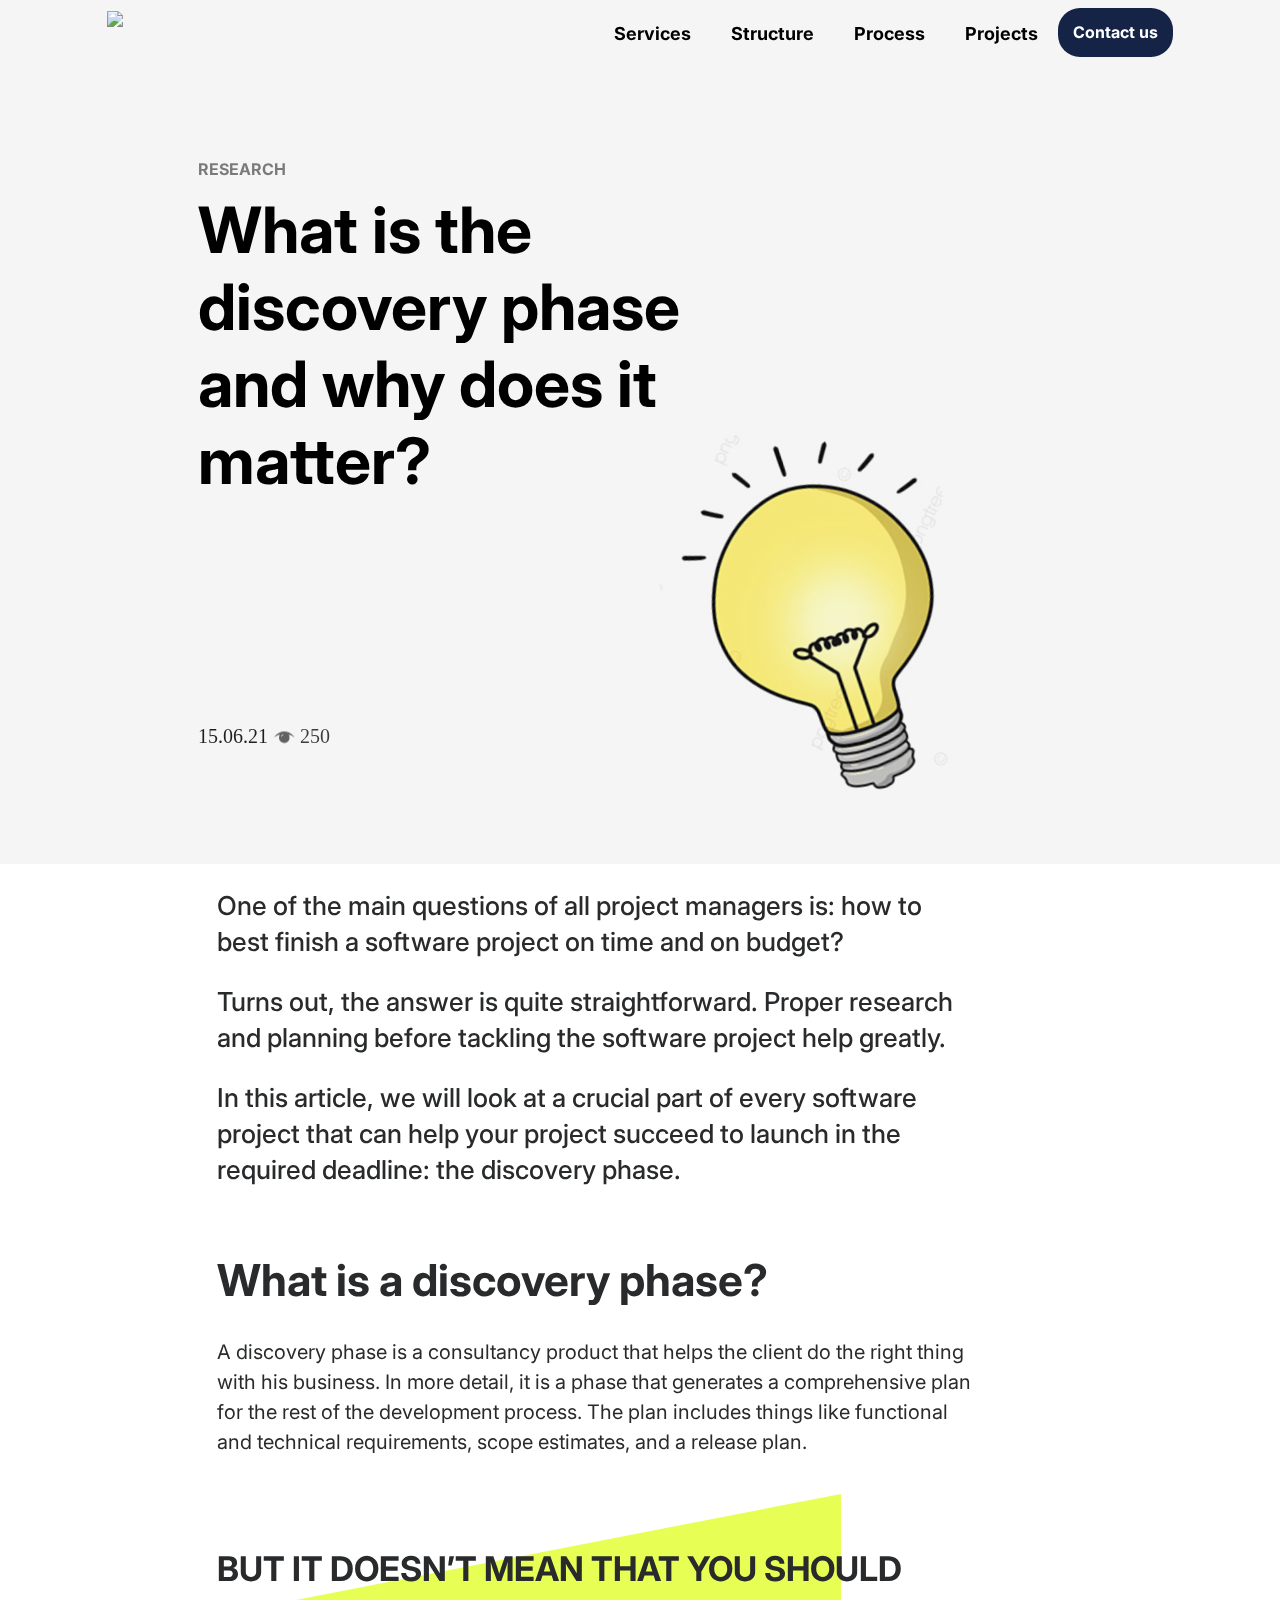
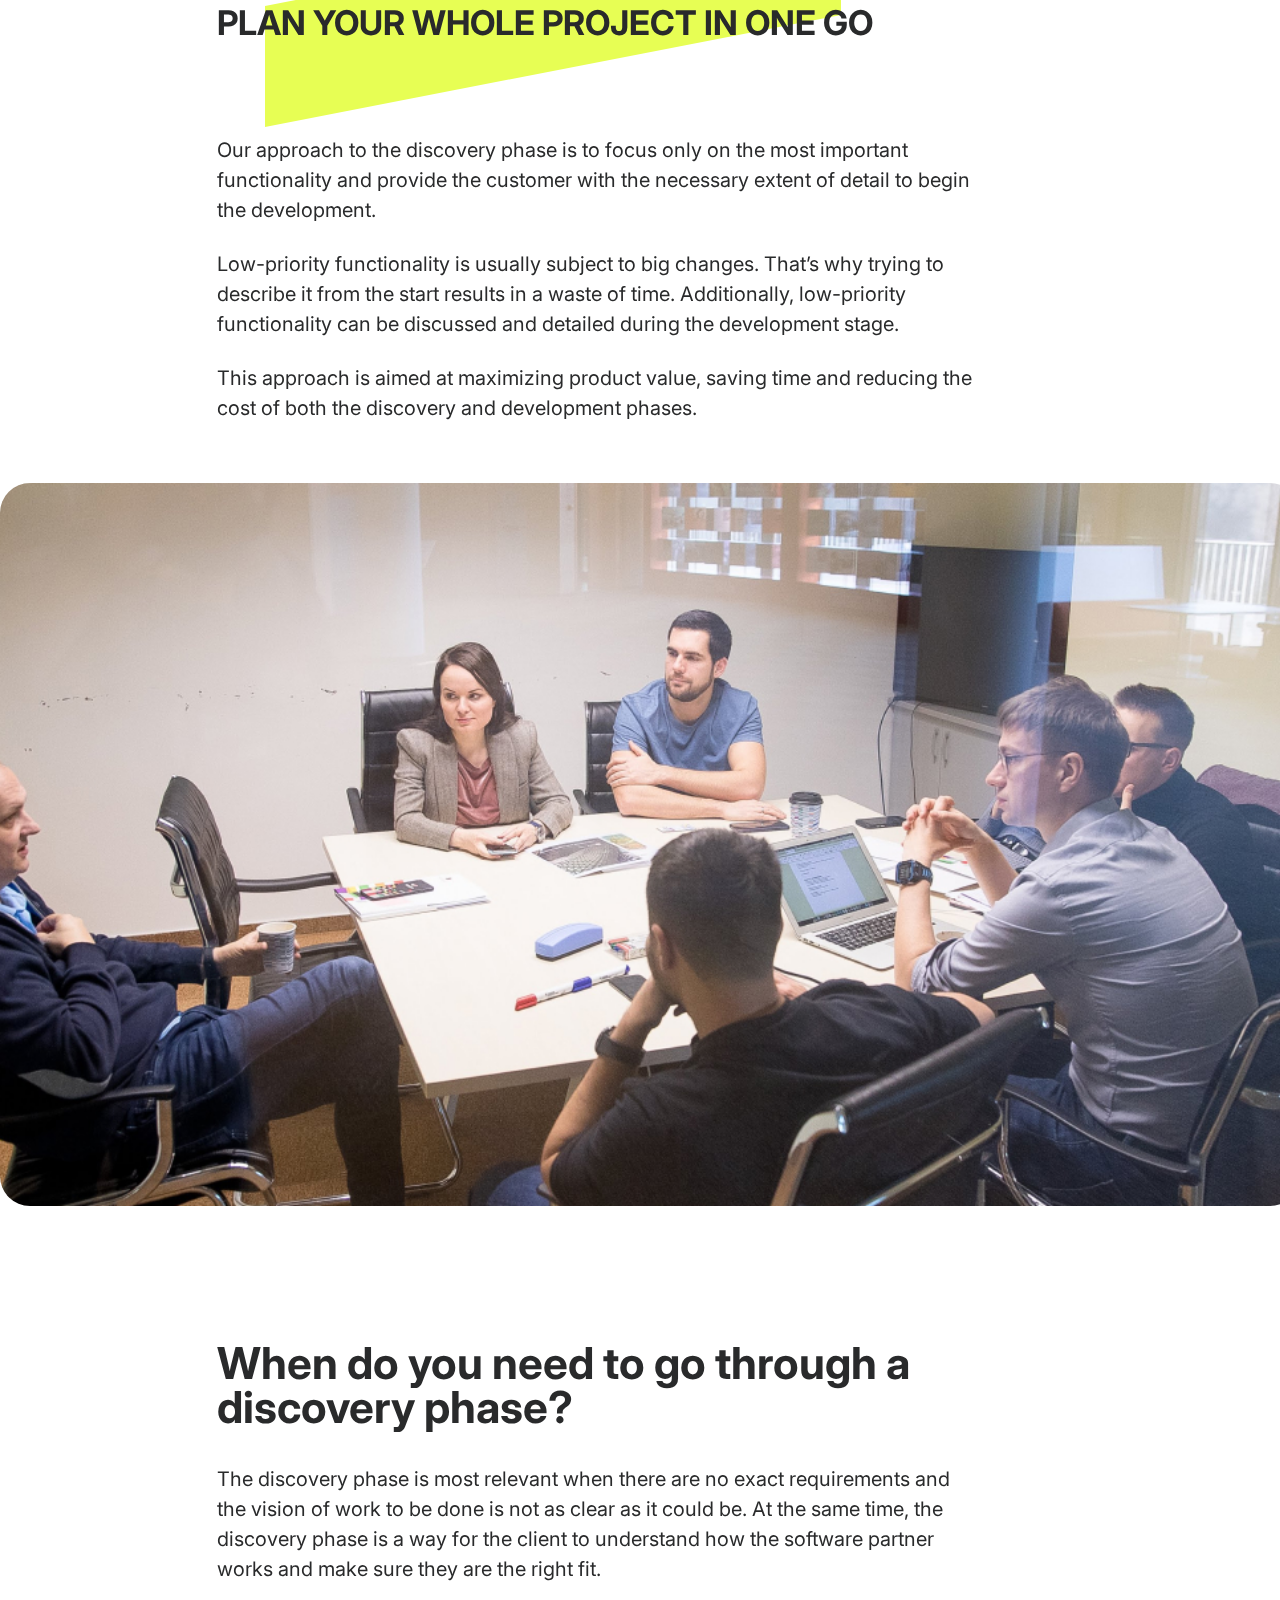
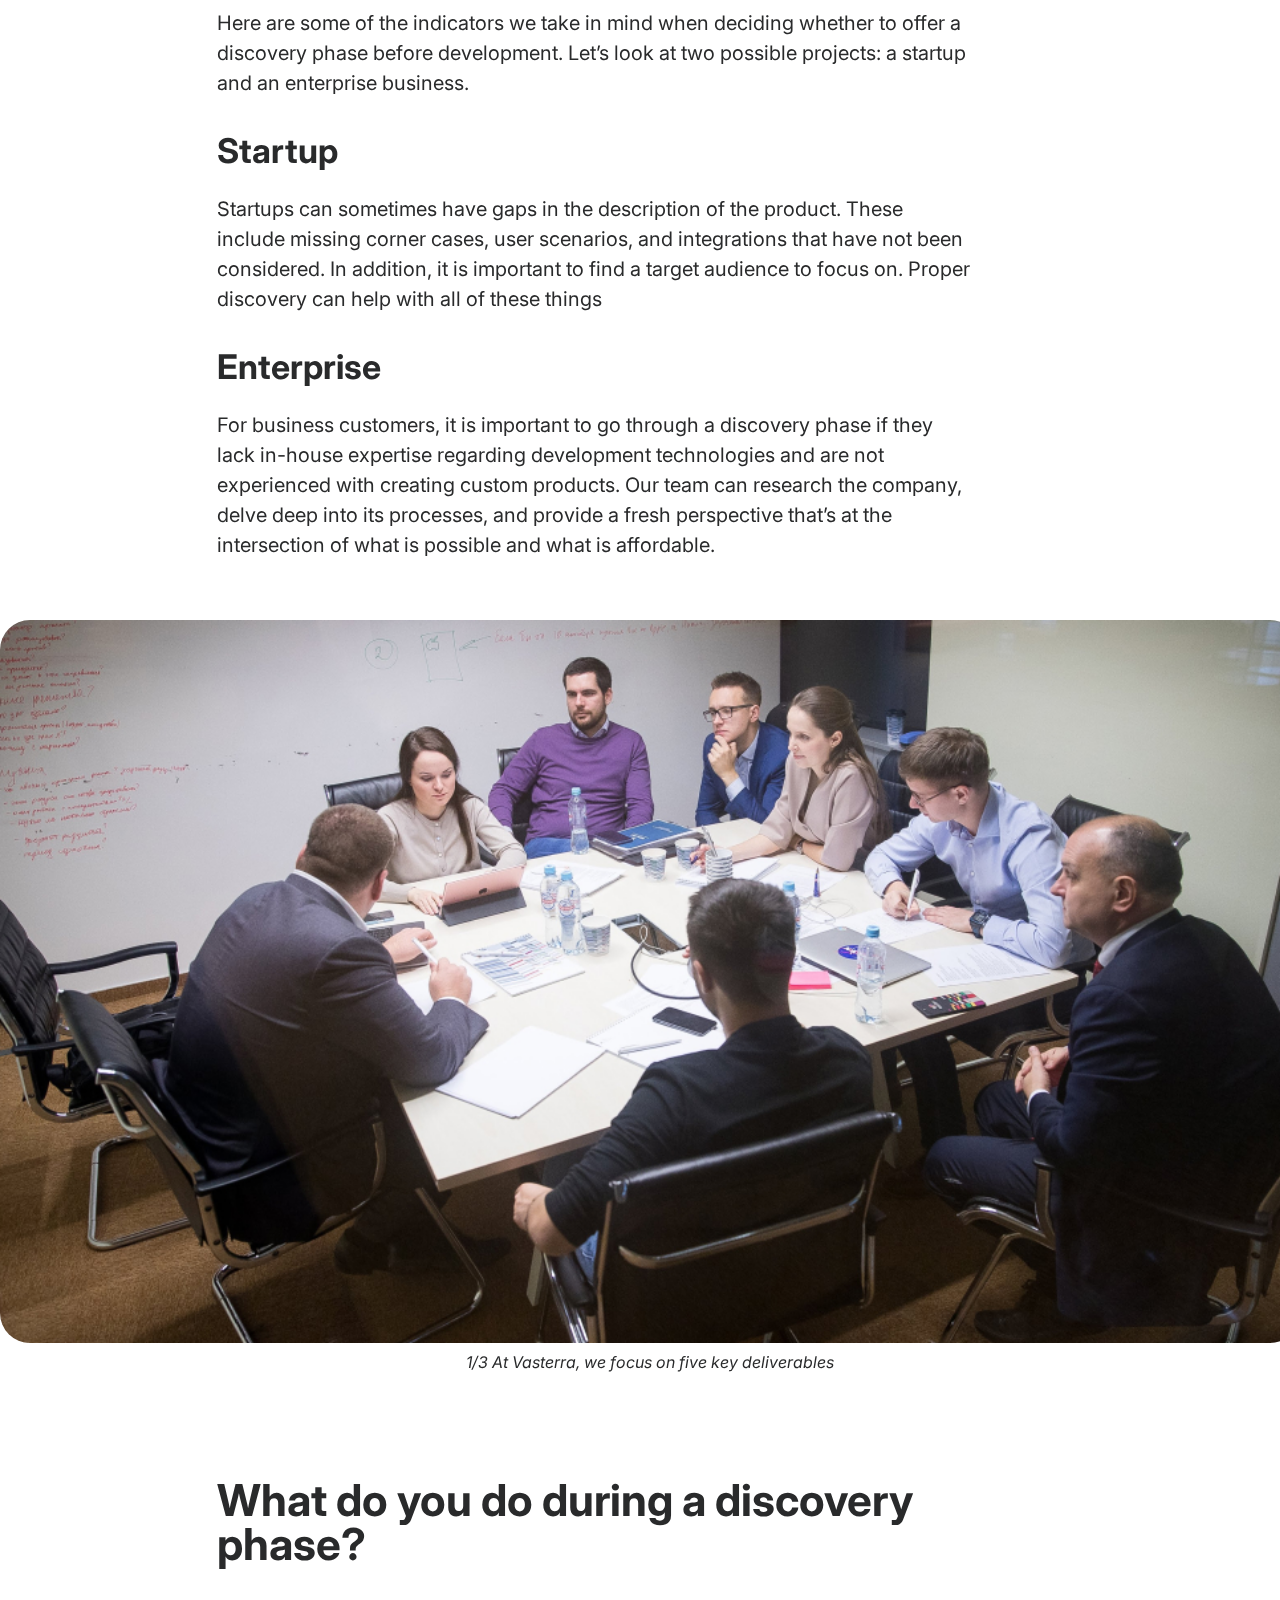
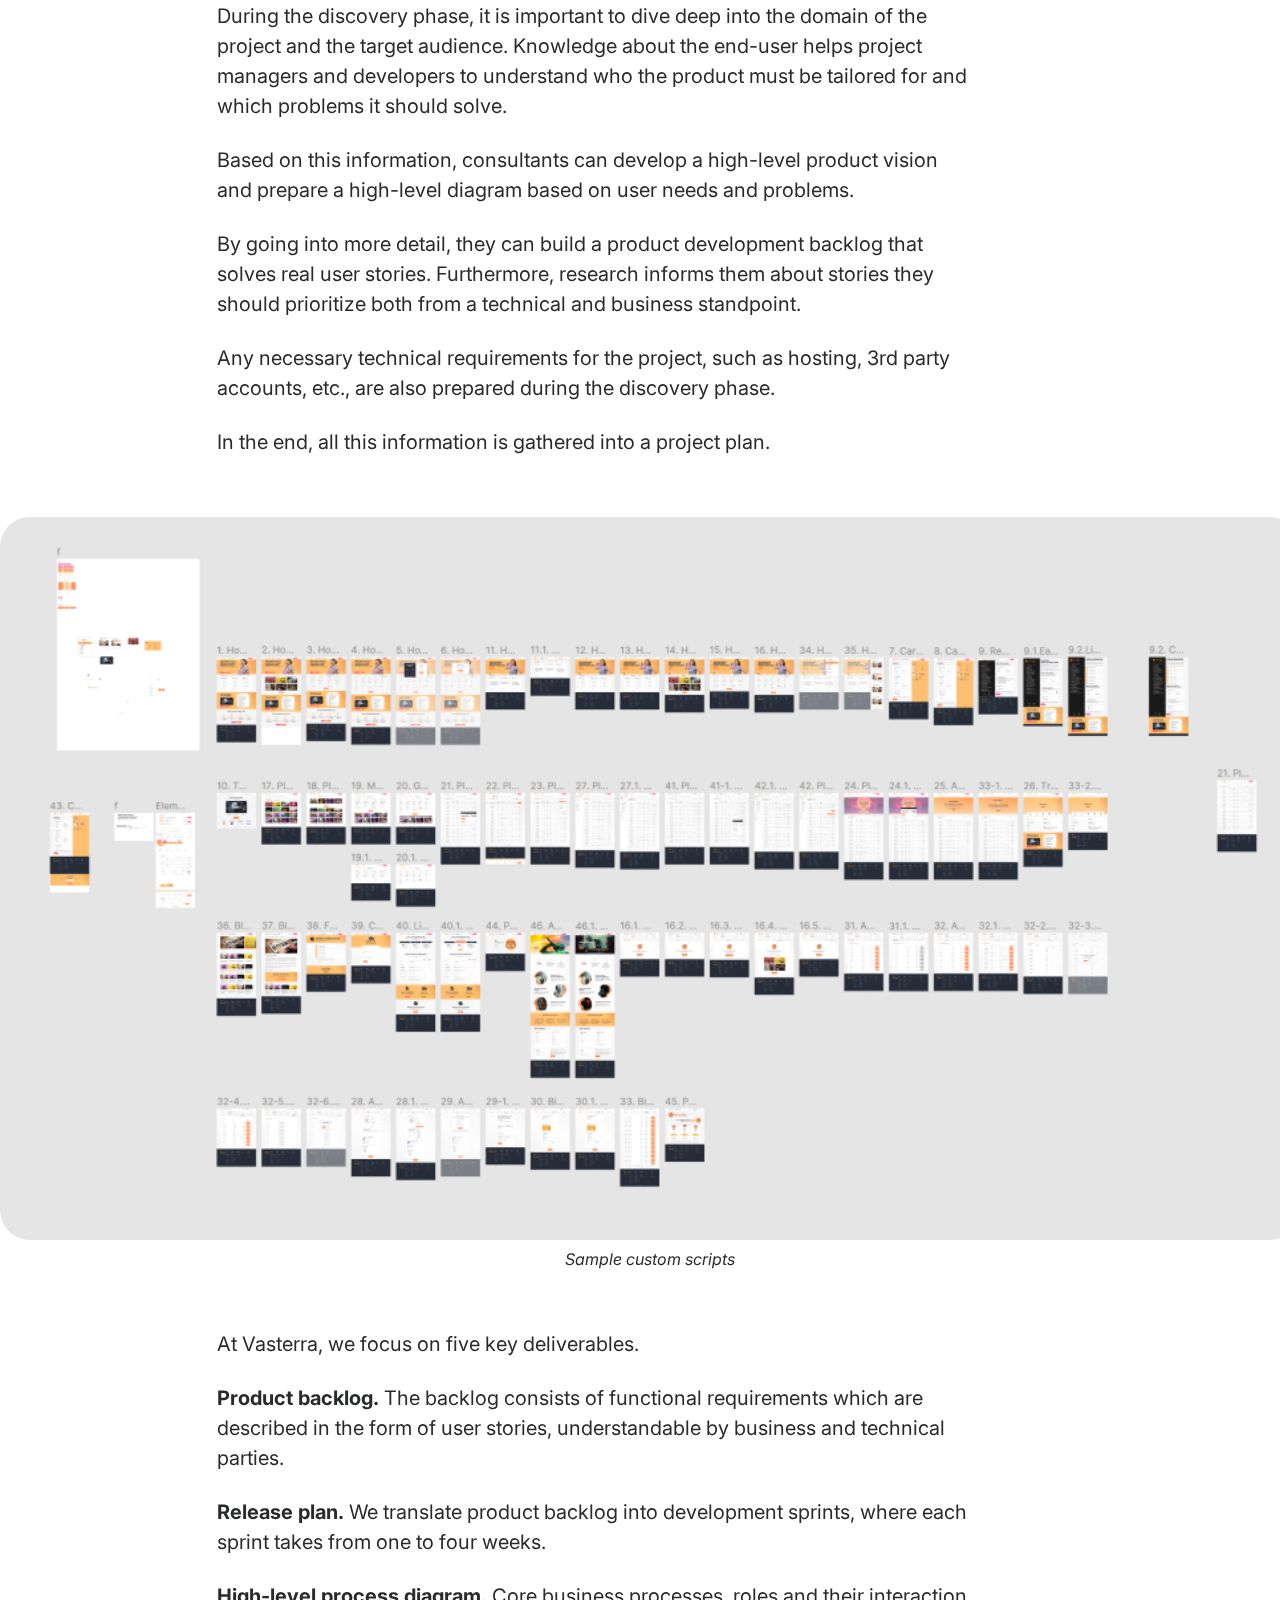
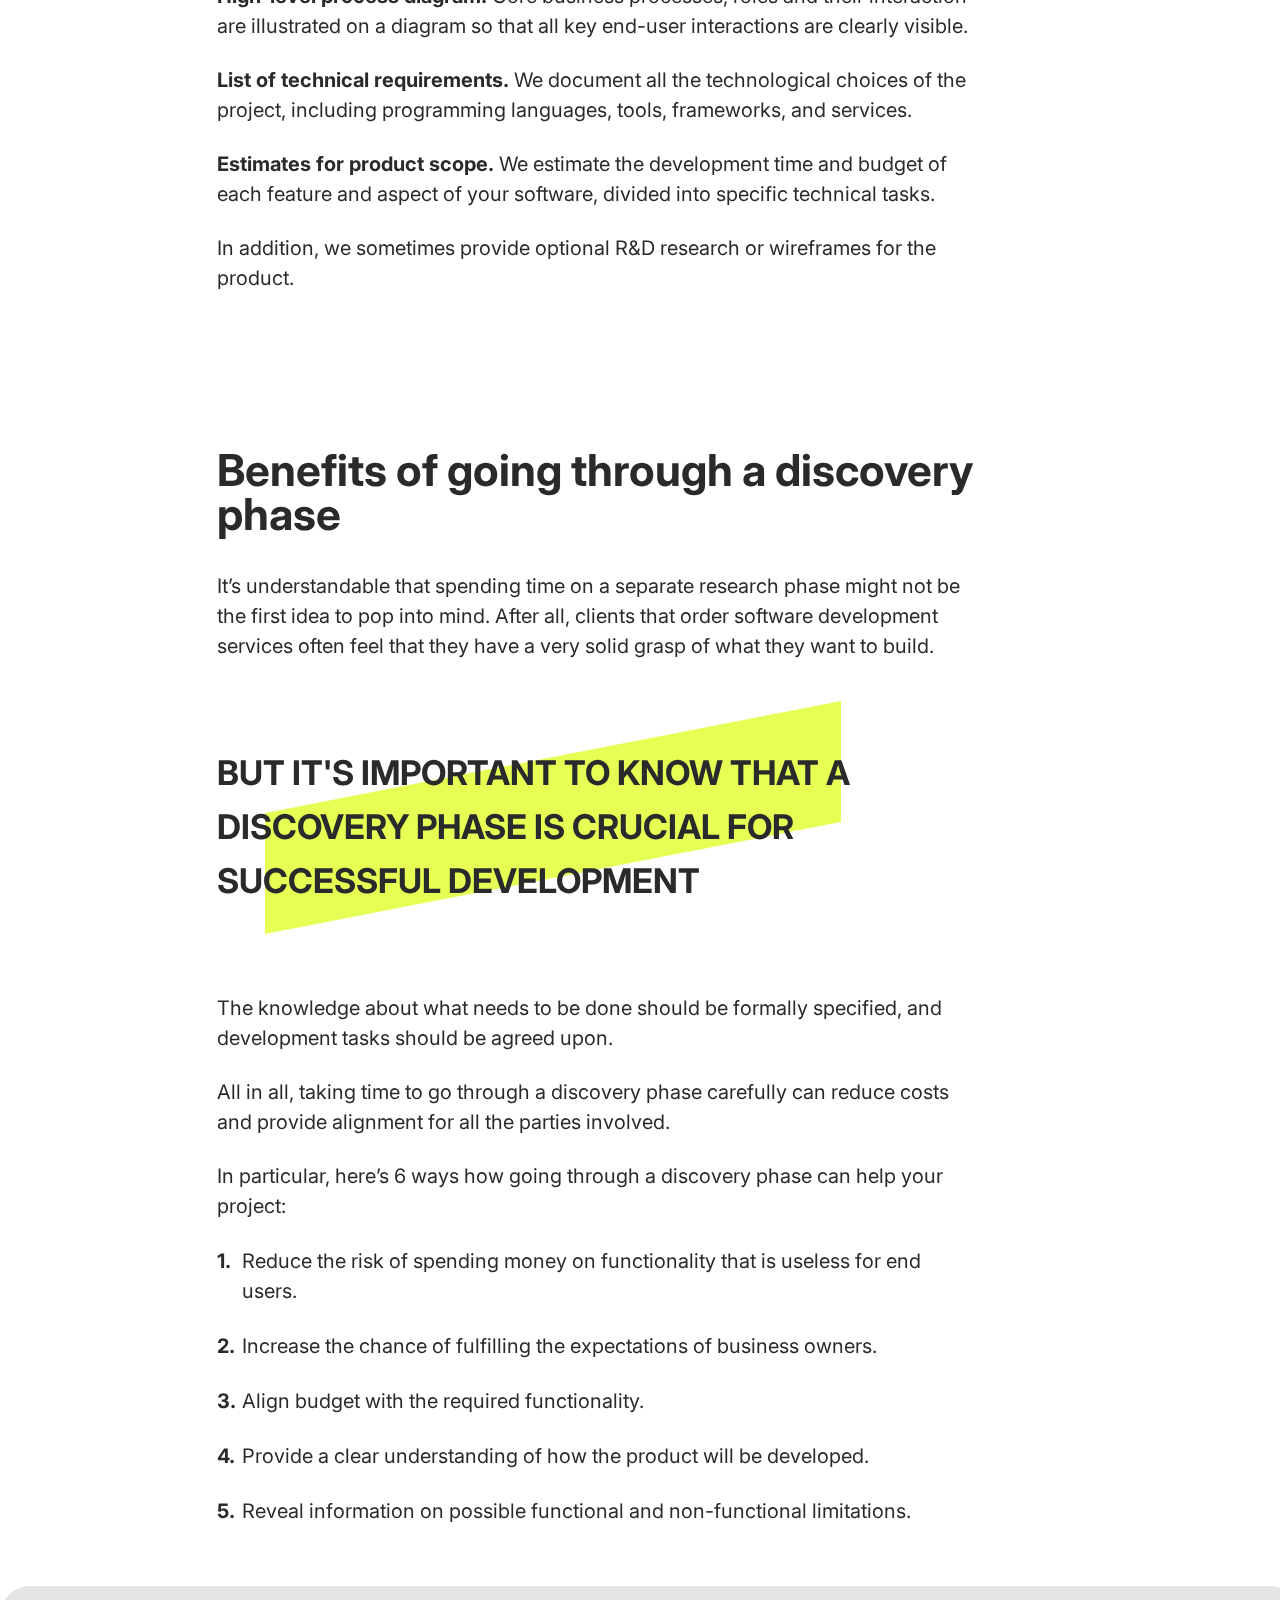
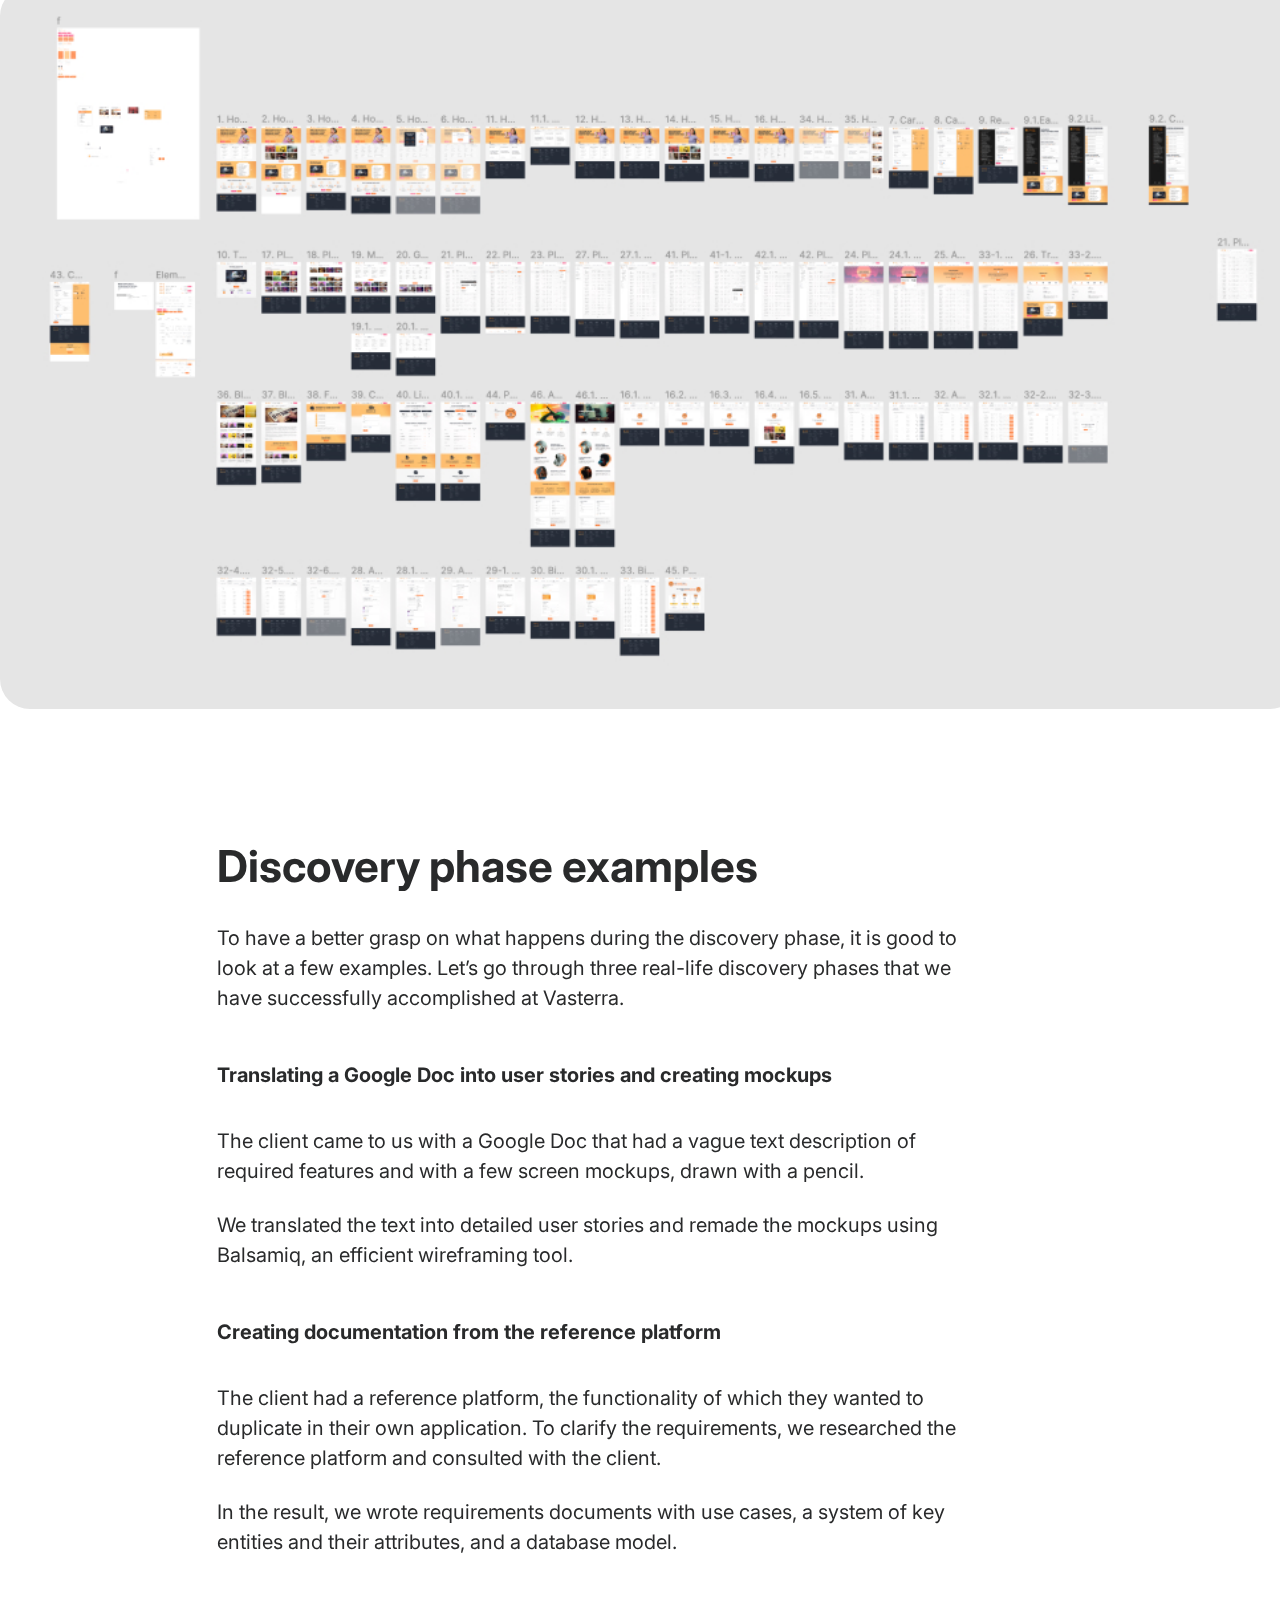
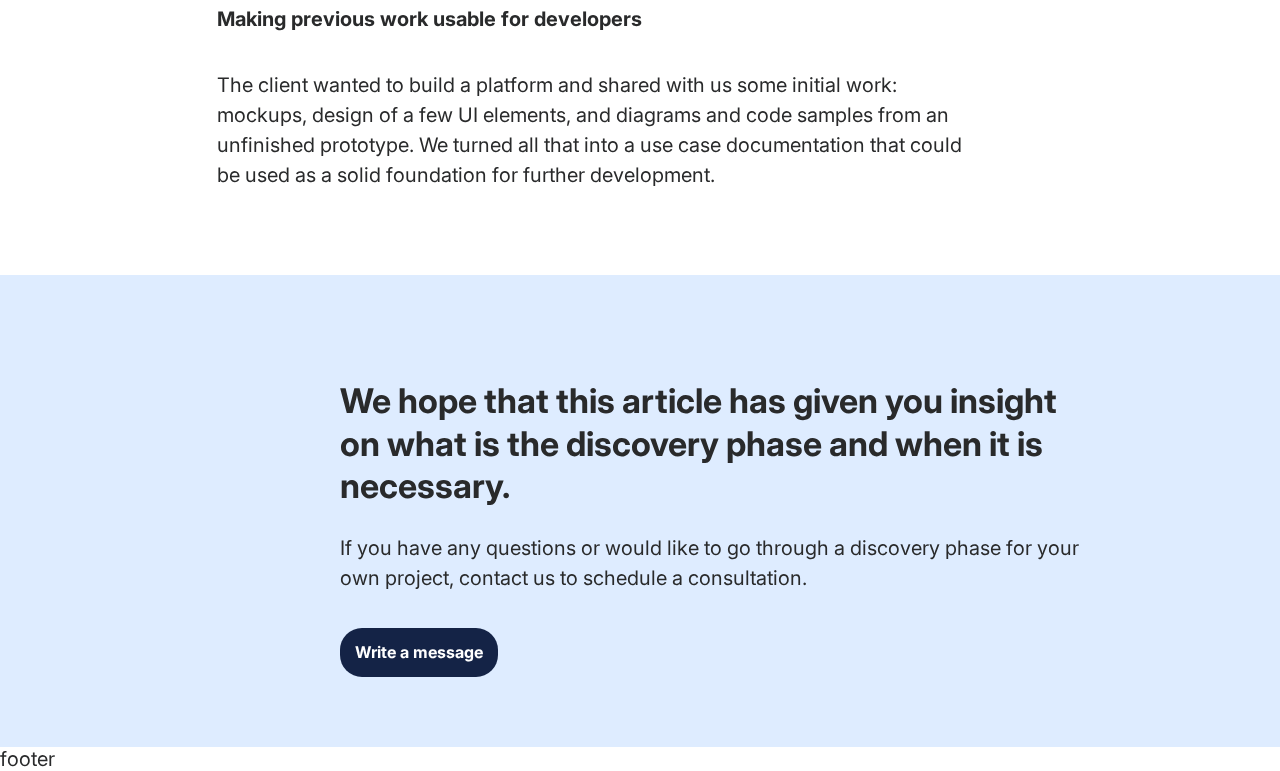
==== post.html @ d536a1a9 "Create post.html" ====
<!DOCTYPE html>
<html lang="en">

<head>
    <meta charset="UTF-8">
    <meta http-equiv="X-UA-Compatible" content="IE=edge">
    <meta name="viewport" content="width=device-width, initial-scale=1.0">
    <link rel="preconnect" href="https://fonts.gstatic.com">
    <link href="https://fonts.googleapis.com/css2?family=Inter:wght@200;300;400;500;600;700;800;900&display=swap"
        rel="stylesheet">
    <link rel="stylesheet" href="css/style.css">
    <title>Vasterra blog-post</title>
</head>

<body>
    <div class="container">

        <header class="header__post grid-full" style="background: url(images/banner.jpg); object-fit:contain;">
            <div class="grid-full" style="grid-column: 1/15;">
                <div class="topblock grid">
                <a class="logo-link" href="https://vasterra.com"><img class="logo"
                        src="https://vasterra.com/images/Vasterra-logo-master.svg"></a>
                <nav class="topmenu">
                    <ul>
                        <li><a class="topmenu__link" href="#">Services</a></li>
                        <li><a class="topmenu__link" href="#">Structure</a></li>
                        <li><a class="topmenu__link" href="#">Process</a></li>
                        <li><a class="topmenu__link" href="#">Projects</a></li>
                        <li><button class="contact-button">Contact us</button></li>
                    </ul>
                </nav>
            </div>
            </div>
            <div class="header__banner-description grid">
                <p class="header__post-author"> research</p>
                <h1 class="header__post-title">What is the discovery phase and why does it matter? </h1>
                <p class="header__post-data">15.06.21 <span class="header__post-views"> 250</span></p>
            </div>
            <img class="header__banner-image" src="images/image-banner.png">
        </header>

        <main class="main grid">
            <section class="grid">
                <div class="post-text">
                    <p class="top-text">One of the main questions of all project managers is: how to best finish a
                        software
                        project on time
                        and on budget?
                    </p>
                    <p class="top-text">
                        Turns out, the answer is quite straightforward. Proper research and planning before tackling the
                        software project help greatly.
                    </p>
                    <p class="top-text">
                        In this article, we will look at a crucial part of every software project that can help your
                        project
                        succeed to launch in the required deadline: the discovery phase.
                    </p>
                </div>

                <div class="post-text">
                    <h2 class="post-page-h2">What is a discovery phase?</h2>
                    <p>A discovery phase is a consultancy product that helps the client do the right thing with his
                        business. In more detail, it is a phase that generates a comprehensive plan for the rest of the
                        development process. The plan includes things like functional and technical requirements, scope
                        estimates, and a release plan.
                    </p>
                </div>
                <div class="post-text">
                    <h2 class="post-page-markup">But it doesn’t mean that you should plan your whole project in one go
                    </h2>
                    <p>Our approach to the discovery phase is to focus only on the most important functionality and
                        provide the customer with the necessary extent of detail to begin the development.
                    </p>
                    <p>
                        Low-priority functionality is usually subject to big changes. That’s why trying to describe it
                        from the start results in a waste of time. Additionally, low-priority functionality can be
                        discussed and detailed during the development stage.
                    </p>
                    <p>
                        This approach is aimed at maximizing product value, saving time and reducing the cost of both
                        the discovery and development phases.
                    </p>
                </div>
                <div class="block-post-image">
                    <img class="post-page-image" src="images/image1.jpg" alt="image">
                </div>
                <div class="post-text">
                    <h2 class="post-page-h2">When do you need to go through a discovery phase?
                    </h2>
                    <p>The discovery phase is most relevant when there are no exact requirements and the vision of work
                        to be done is not as clear as it could be. At the same time, the discovery phase is a way for
                        the client to understand how the software partner works and make sure they are the right fit.
                    </p>
                    <p>
                        Here are some of the indicators we take in mind when deciding whether to offer a discovery phase
                        before development. Let’s look at two possible projects: a startup and an enterprise business.

                    </p>
                </div>
                <div class="post-text">
                    <h3 class="post-page-h3">Startup </h3>
                    <p>Startups can sometimes have gaps in the description of the product. These include missing corner
                        cases, user scenarios, and integrations that have not been considered. In addition, it is
                        important to find a target audience to focus on. Proper discovery can help with all of these
                        things
                    </p>
                </div>
                <div class="post-text">
                    <h3 class="post-page-h3">Enterprise</h3>
                    <p>For business customers, it is important to go through a discovery phase if they lack in-house
                        expertise regarding development technologies and are not experienced with creating custom
                        products. Our team can research the company, delve deep into its processes, and provide a fresh
                        perspective that’s at the intersection of what is possible and what is affordable.
                    </p>
                </div>
                <div class="block-post-image">
                    <img class="post-page-image" src="images/image2.jpg" alt="image">
                    <p class="block-post-image-description">1/3 At Vasterra, we focus on five key deliverables</p>
                </div>
                <div class="post-text">
                    <h2 class="post-page-h2">What do you do during a discovery phase? </h2>
                    <p>During the discovery phase, it is important to dive deep into the domain of the project and the
                        target audience. Knowledge about the end-user helps project managers and developers to
                        understand who the product must be tailored for and which problems it should solve.
                    </p>
                    <p>
                        Based on this information, consultants can develop a high-level product vision and prepare a
                        high-level diagram based on user needs and problems.
                    </p>
                    <p>
                        By going into more detail, they can build a product development backlog that solves real user
                        stories. Furthermore, research informs them about stories they should prioritize both from a
                        technical and business standpoint.
                    </p>
                    <p>
                        Any necessary technical requirements for the project, such as hosting, 3rd party accounts, etc.,
                        are also prepared during the discovery phase.
                    </p>
                    <p>
                        In the end, all this information is gathered into a project plan.
                    </p>
                </div>
                <div class="block-post-image">
                    <img class="post-page-image" src="images/image3.jpg" alt="image">
                    <p class="block-post-image-description">Sample custom scripts</p>
                </div>
                <div class="post-text">
                    <p>
                        At Vasterra, we focus on five key deliverables.
                    </p>
                </div>
                <div class="post-text">
                    <p>
                        <strong>Product backlog.</strong> The backlog consists of functional requirements which are
                        described in the form
                        of user stories, understandable by business and technical parties.
                    </p>
                    <p>
                        <strong>Release plan.</strong> We translate product backlog into development sprints, where each
                        sprint takes
                        from one to four weeks.
                    </p>
                    <p>
                        <strong>High-level process diagram.</strong> Core business processes, roles and their
                        interaction are illustrated
                        on a diagram so that all key end-user interactions are clearly visible.
                    </p>
                    <p>
                        <strong>List of technical requirements.</strong> We document all the technological choices of
                        the project,
                        including programming languages, tools, frameworks, and services.
                    </p>
                    <p>
                        <strong>Estimates for product scope.</strong> We estimate the development time and budget of
                        each feature and
                        aspect of your software, divided into specific technical tasks.

                    </p>
                    <p>
                        In addition, we sometimes provide optional R&D research or wireframes for the product.

                    </p>

                </div>
                <div class="post-text margin-top-big">
                    <h2 class="post-page-h2">Benefits of going through
                        a discovery phase
                    </h2>
                    <p>It’s understandable that spending time on a separate research phase might not be the first idea
                        to pop into mind. After all, clients that order software development services often feel that
                        they have a very solid grasp of what they want to build.
                    </p>
                </div>
                <div class="post-text">
                    <h2 class="post-page-markup">But it's important to know that
                        a discovery phase is crucial for successful development
                    </h2>
                    <p>The knowledge about what needs to be done should be formally specified, and development tasks
                        should be agreed upon.
                    </p>
                    <p>
                        All in all, taking time to go through a discovery phase carefully can reduce costs and provide
                        alignment for all the parties involved.
                    </p>
                    <p>In particular, here’s 6 ways how going through a discovery phase can help your project:
                    </p>
                    <ol>
                        <li>
                            Reduce the risk of spending money on functionality that is useless for end users.

                        </li>
                        <li>
                            Increase the chance of fulfilling the expectations of business owners.

                        </li>
                        <li>
                            Align budget with the required functionality.

                        </li>
                        <li>
                            Provide a clear understanding of how the product will be developed.

                        </li>
                        <li>
                            Reveal information on possible functional and non-functional limitations.

                        </li>
                    </ol>
                </div>
                <div class="block-post-image  margin-top-big">
                    <img class="post-page-image" src="images/image3.jpg" alt="image">
                </div>
                <div class="post-text ">
                    <h2 class="post-page-h2">Discovery phase examples
                    </h2>
                    <p>To have a better grasp on what happens during the discovery phase, it is good to look at a few
                        examples. Let’s go through three real-life discovery phases that we have successfully
                        accomplished at Vasterra.

                    </p>
                </div>
                <div class="post-text">
                    <h4 class="post-page-h4">Translating a Google Doc into user stories and creating mockups</h4>
                    <p>The client came to us with a Google Doc that had a vague text description of required features
                        and with a few screen mockups, drawn with a pencil.
                    </p>
                    <p>
                        We translated the text into detailed user stories and remade the mockups using Balsamiq, an
                        efficient wireframing tool.

                    </p>
                </div>
                <div class="post-text">
                    <h4 class="post-page-h4">Creating documentation from the reference platform</h4>
                    <p>The client had a reference platform, the functionality of which they wanted to duplicate in their
                        own application. To clarify the requirements, we researched the reference platform and consulted
                        with the client.
                    </p>
                    <p> In the result, we wrote requirements documents with use cases, a system of key entities and
                        their attributes, and a database model.
                    </p>
                </div>
                <div class="post-text">
                    <h4 class="post-page-h4">Making previous work usable for developers</h4>
                    <p>The client wanted to build a platform and shared with us some initial work: mockups, design of a
                        few UI elements, and diagrams and code samples from an unfinished prototype. We turned all that
                        into a use case documentation that could be used as a solid foundation for further development.
                    </p>
                </div>

            </section>

        </main>
        <div class="blue-stripe grid-full margin-top-big ">
            <div class="blue-block grid">
                <div class="blue-stripe-text">
                    <h3 class="post-page-h3">We hope that this article has given you insight on what is the discovery
                        phase and when it is necessary.</h3>
                    <p>If you have any questions or would like to go through a discovery phase for your own project,
                        contact us to schedule a consultation. </p>
                    <button class="contact-button margin-top">Write a message</button>
                </div>
            </div>
        </div>
        <footer class="footer grid"> footer</footer>
    </div>
</body>

</html>
---- css/style.css ----
@import './var.css';
@import './base.css';
@import './header/header-index.css';
@import './header/header-post.css';
@import './header/topmenu.css';
@import './main/main.css';
@import './main/post.css';
@import './footer/footer.css';
@import './breakpoints.css';
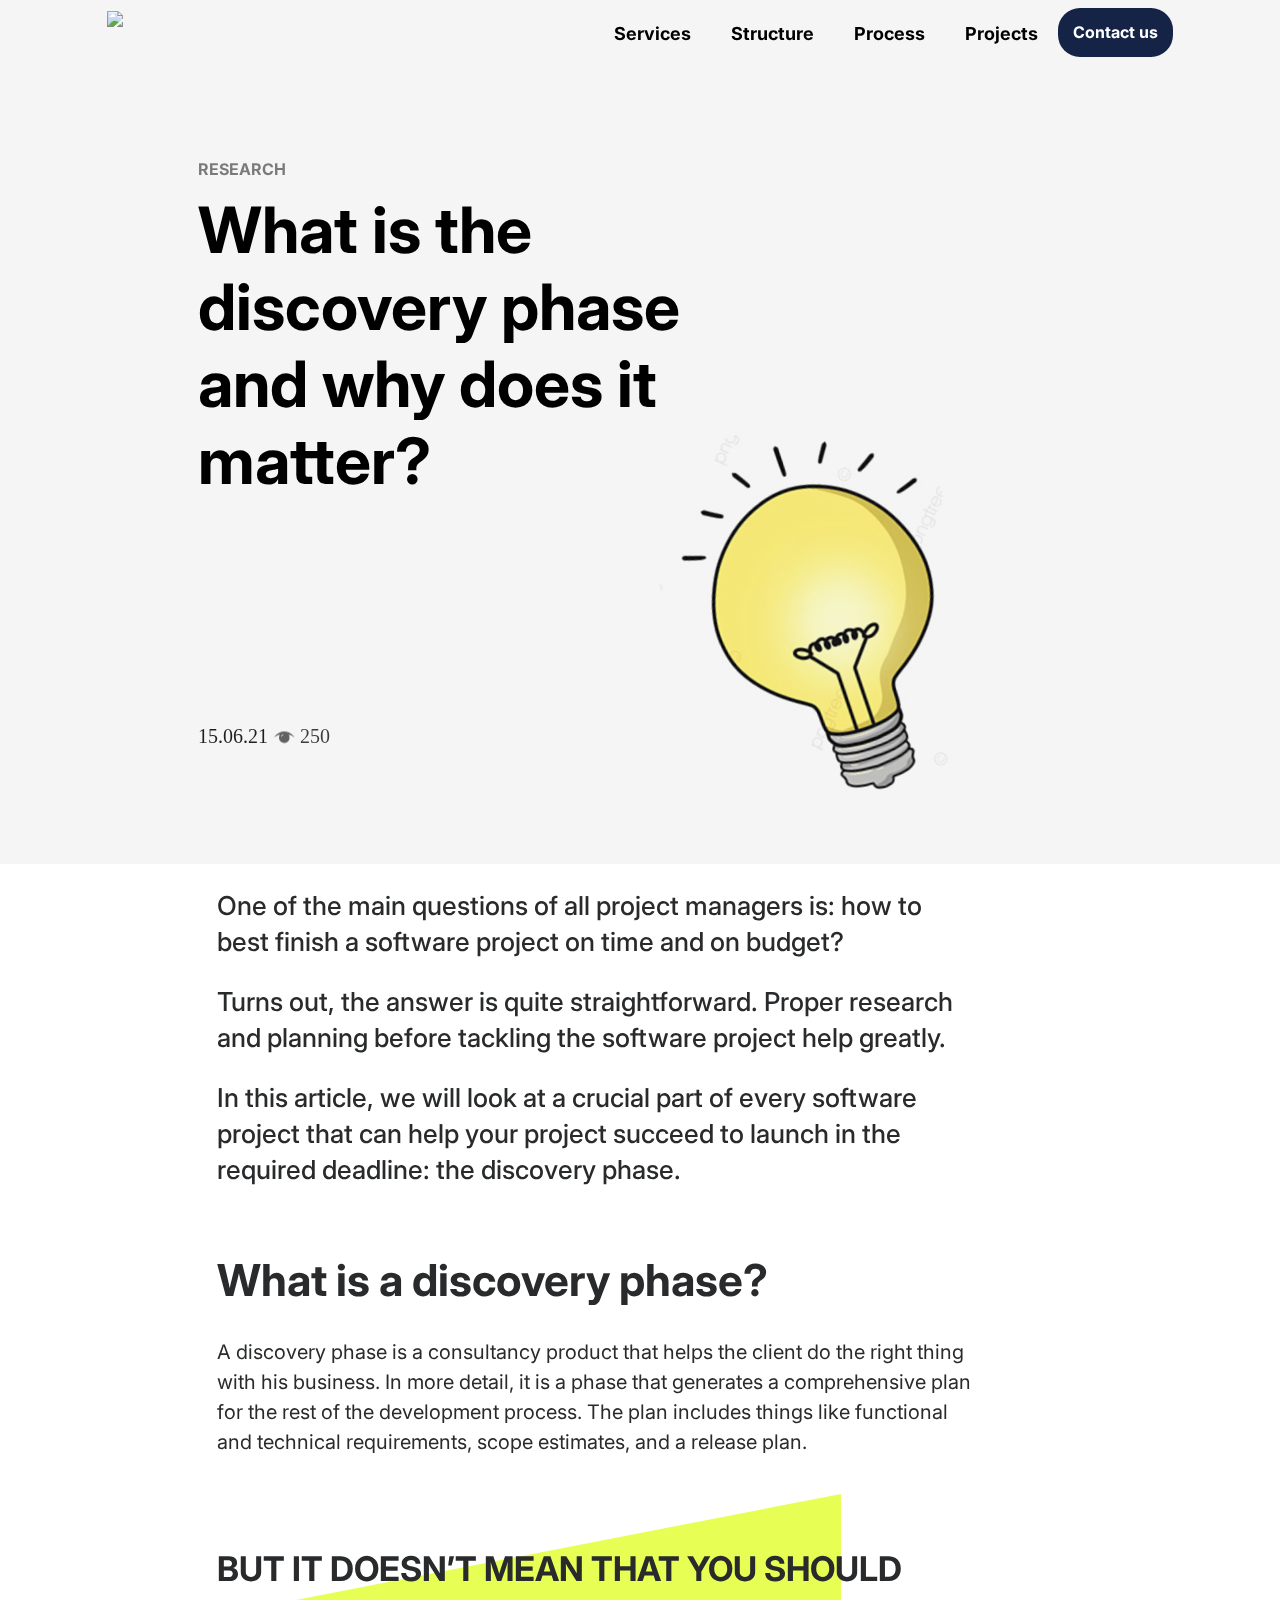
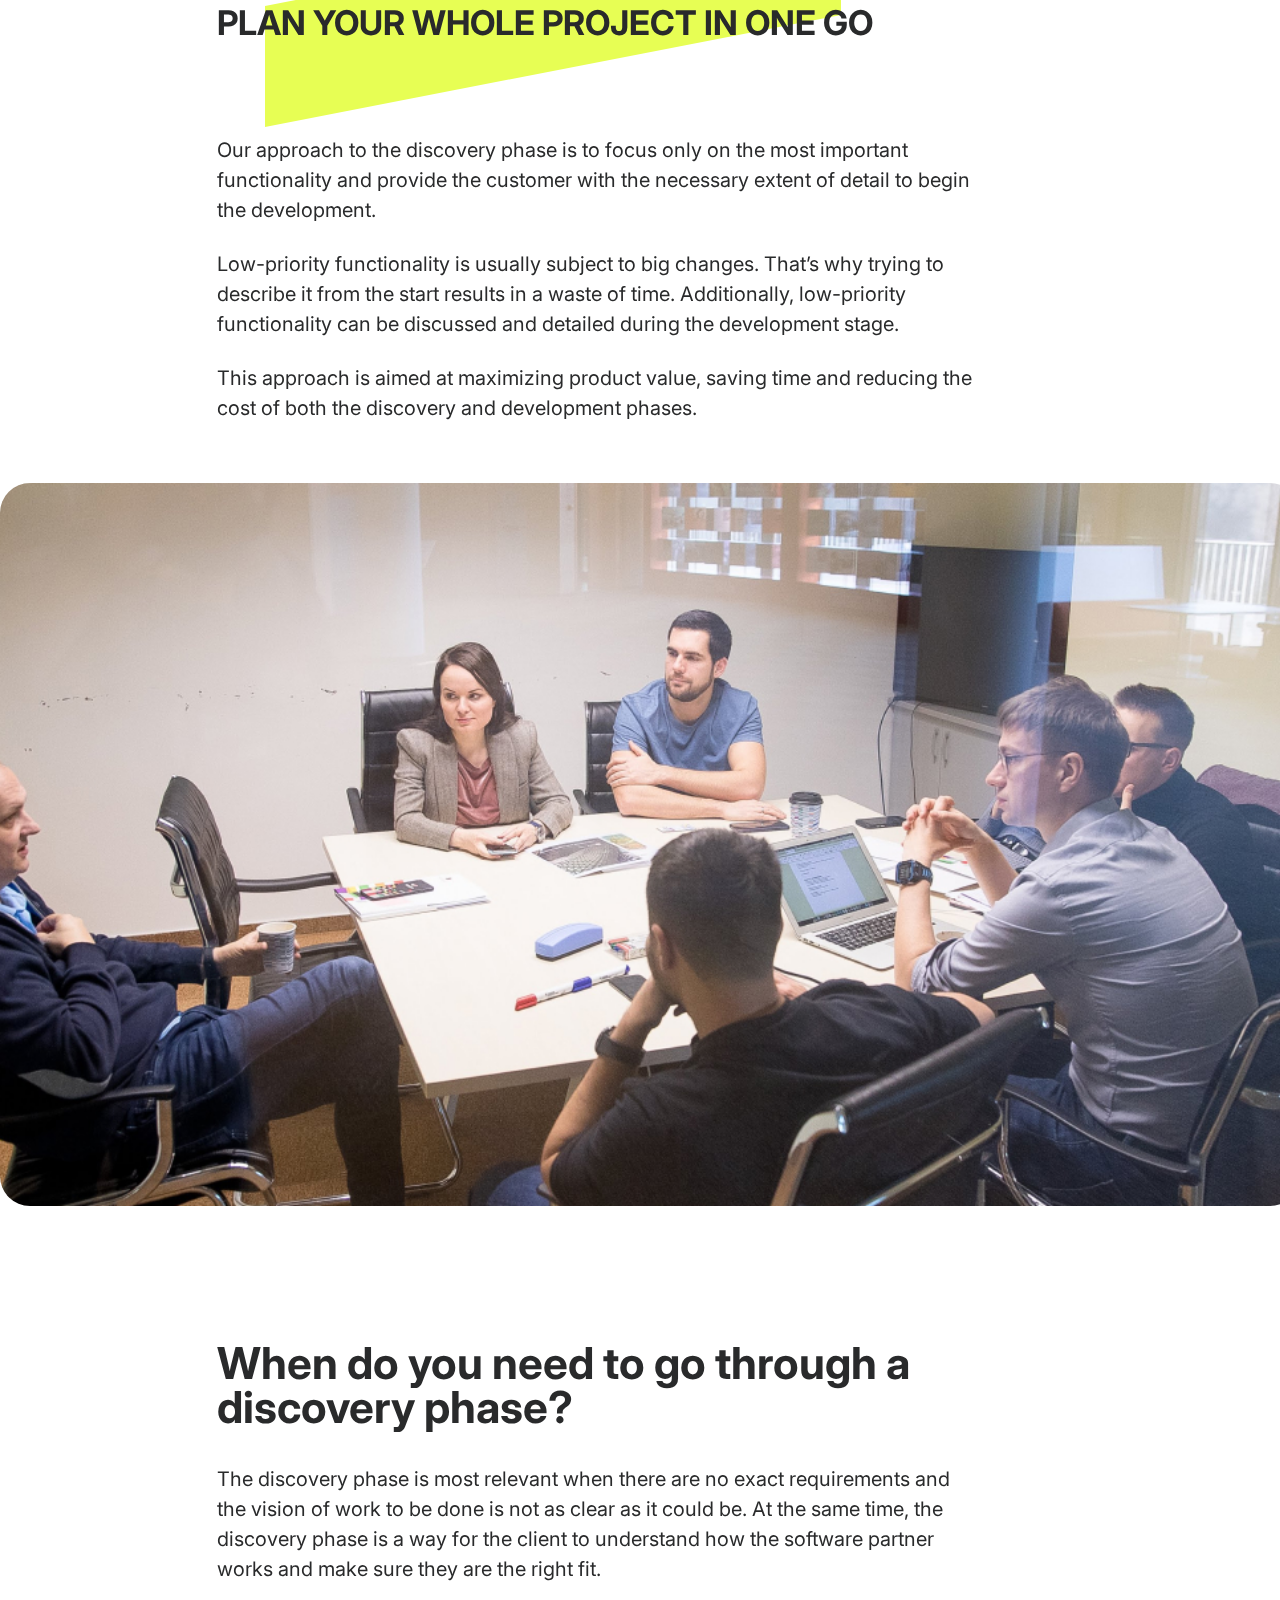
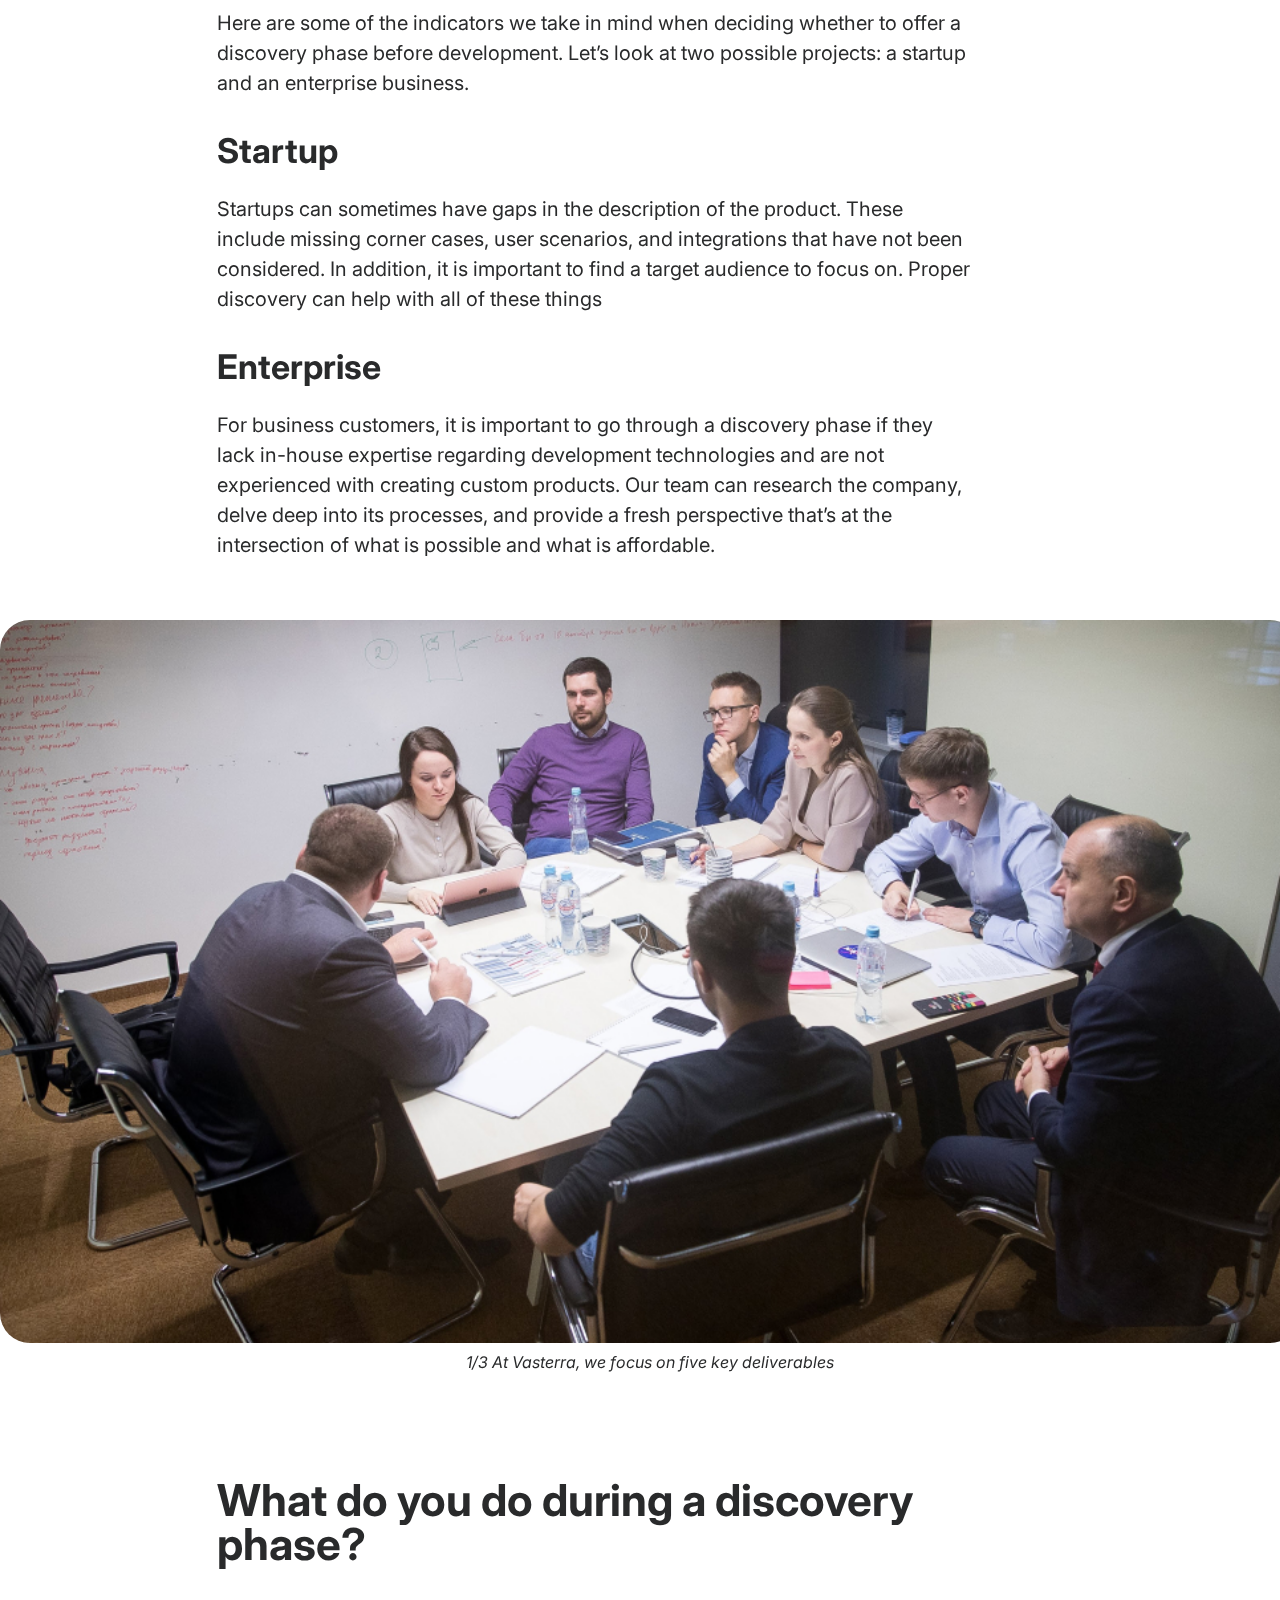
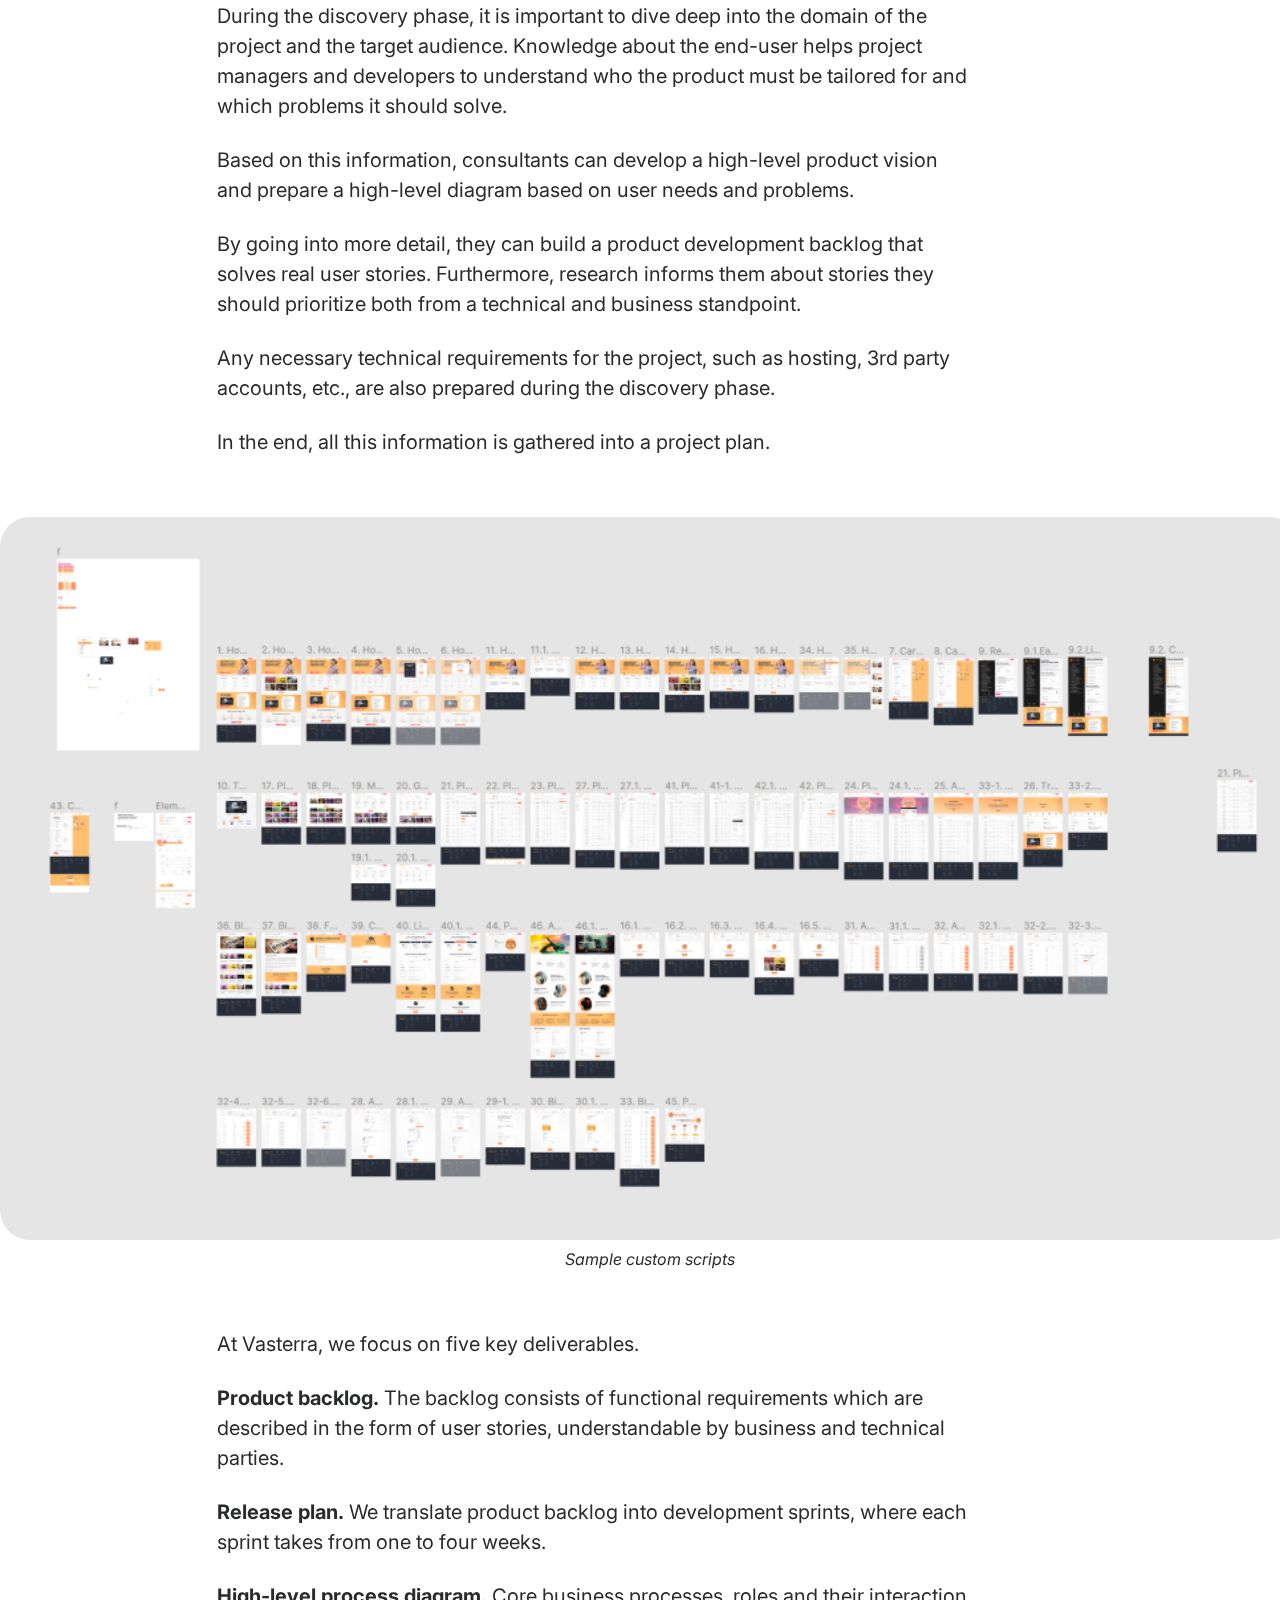
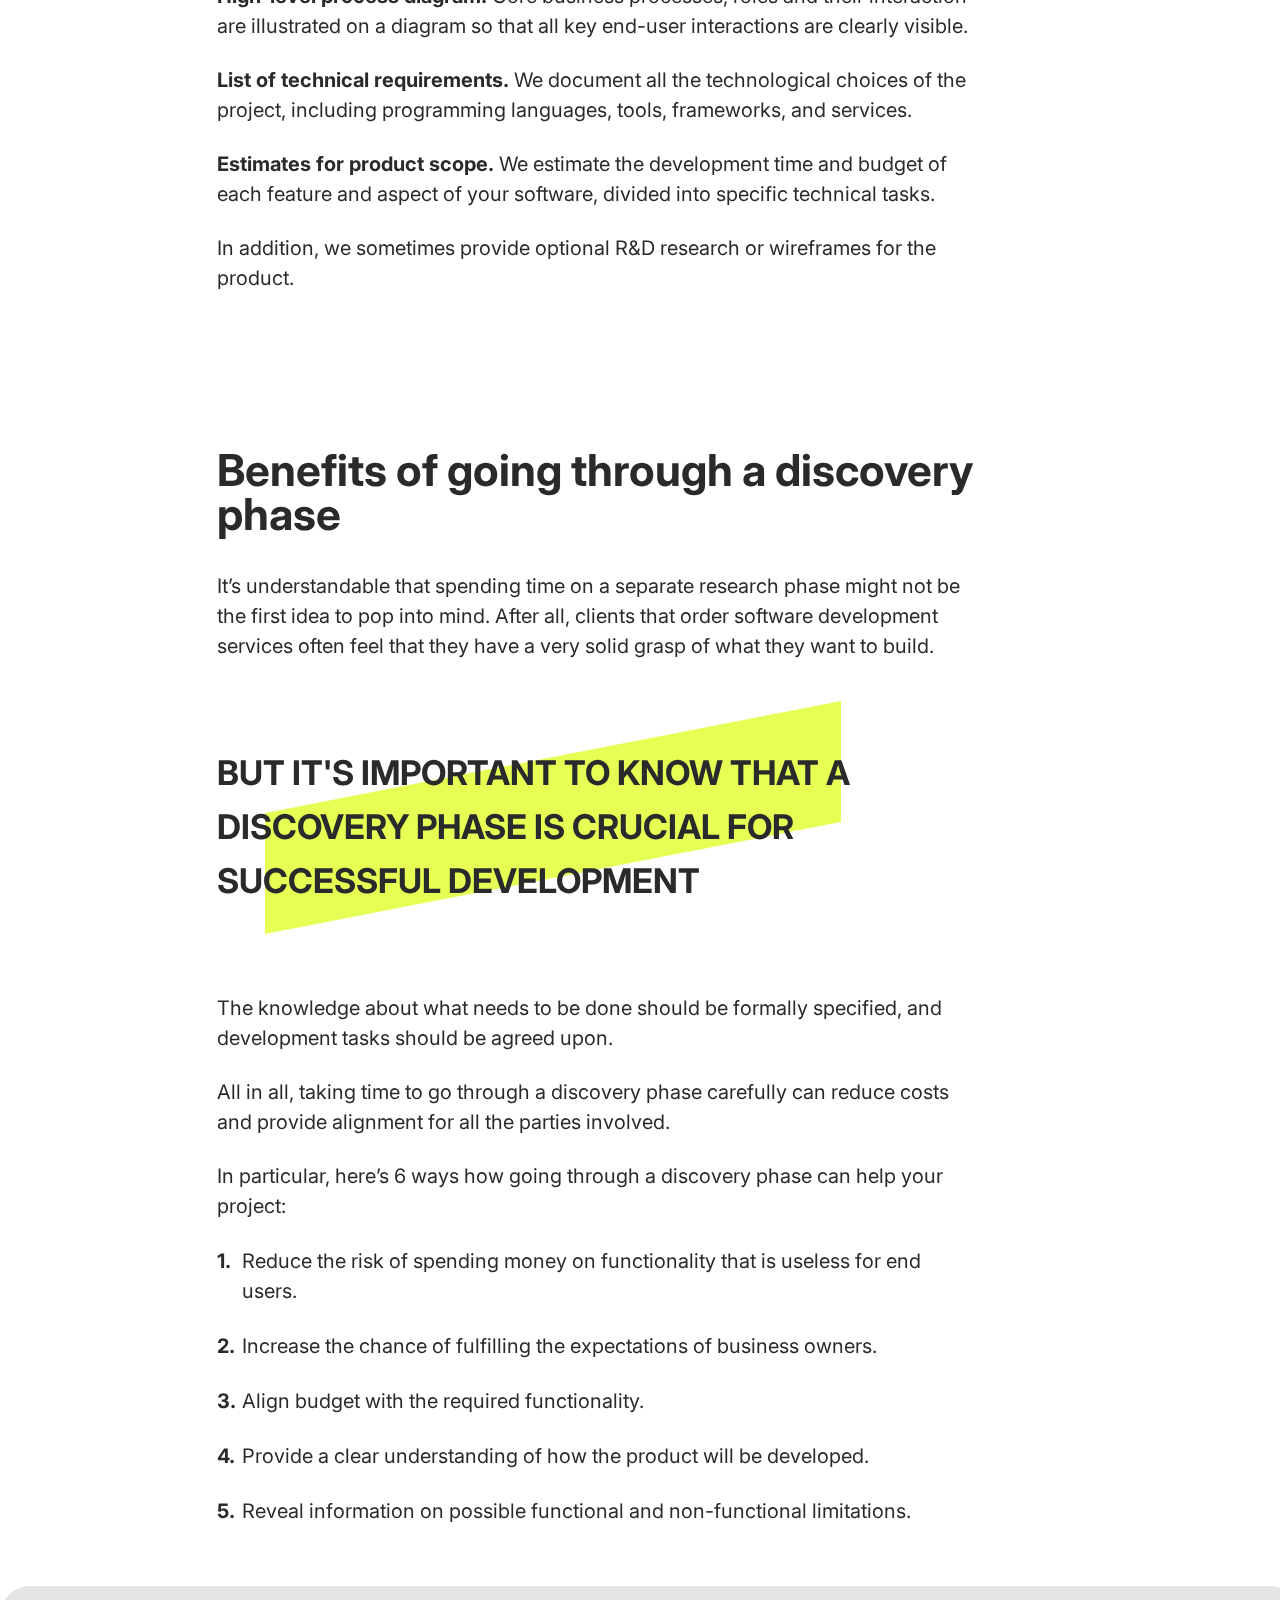
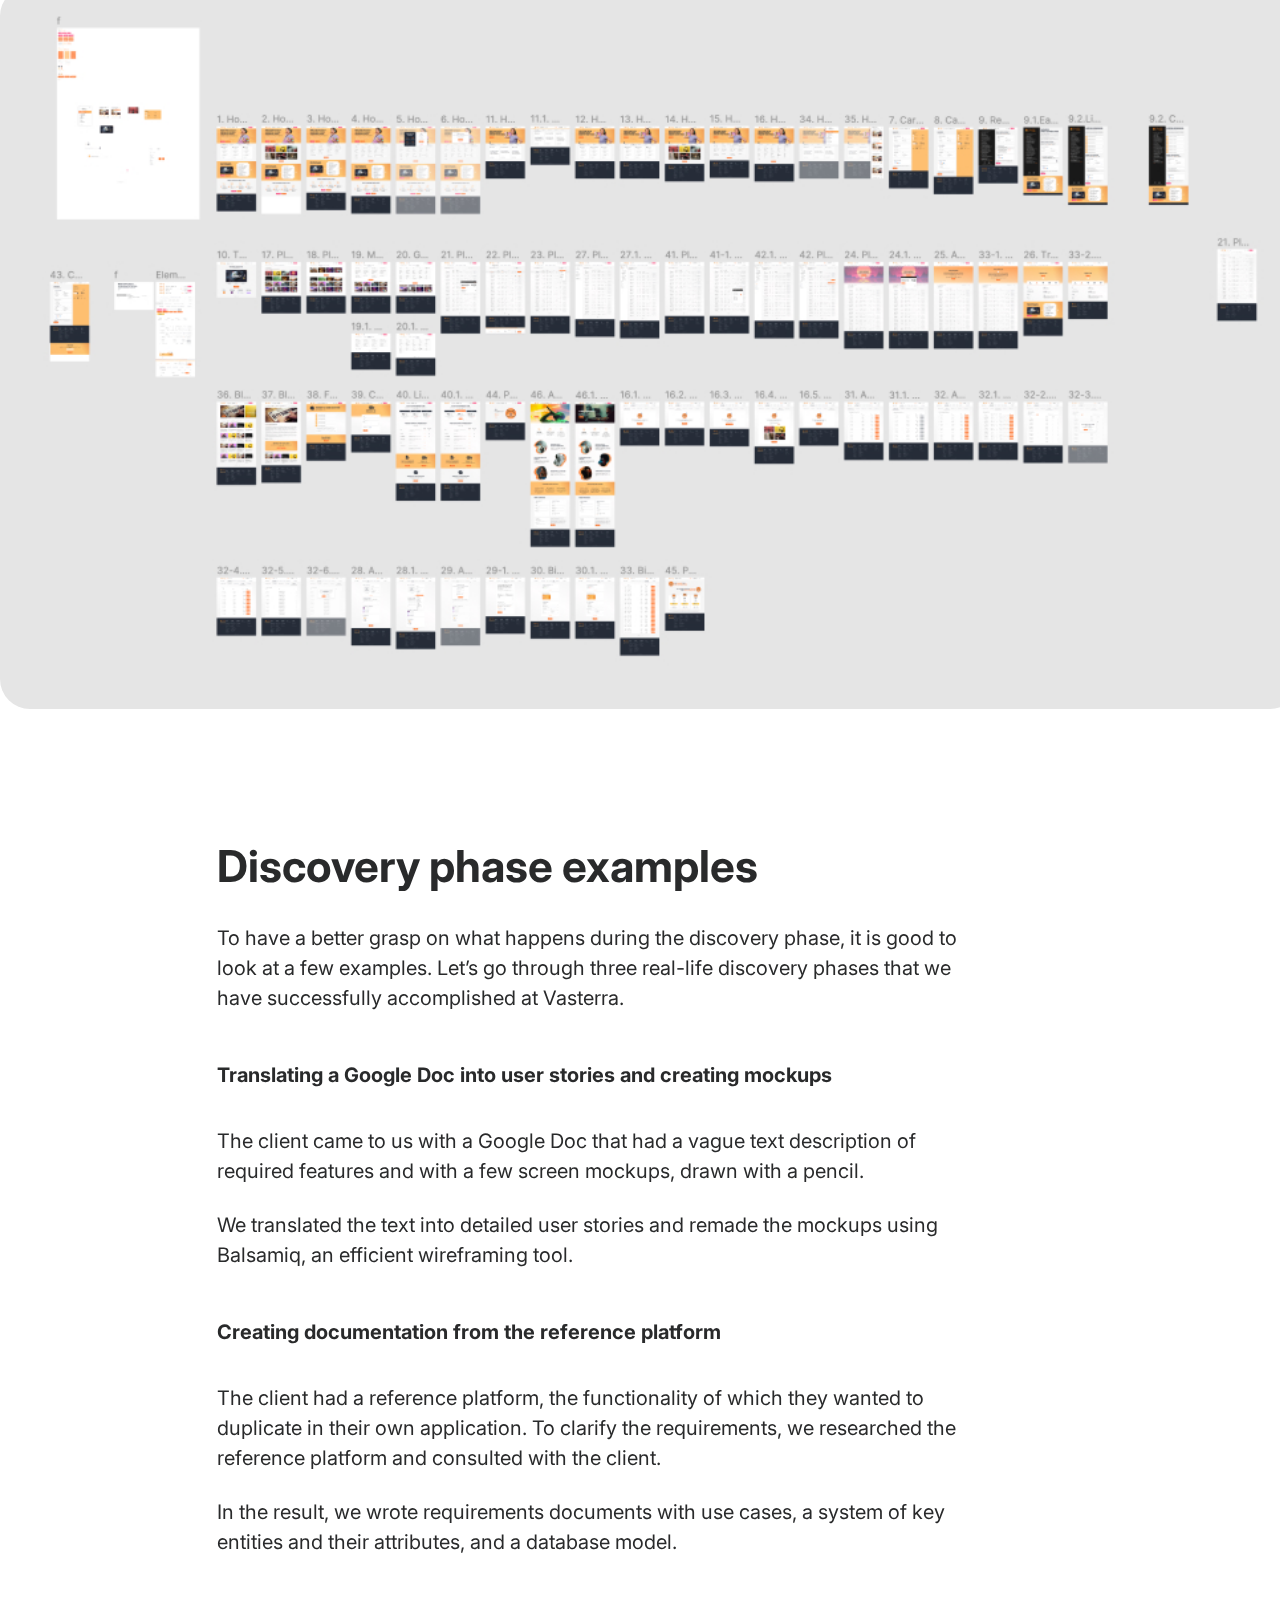
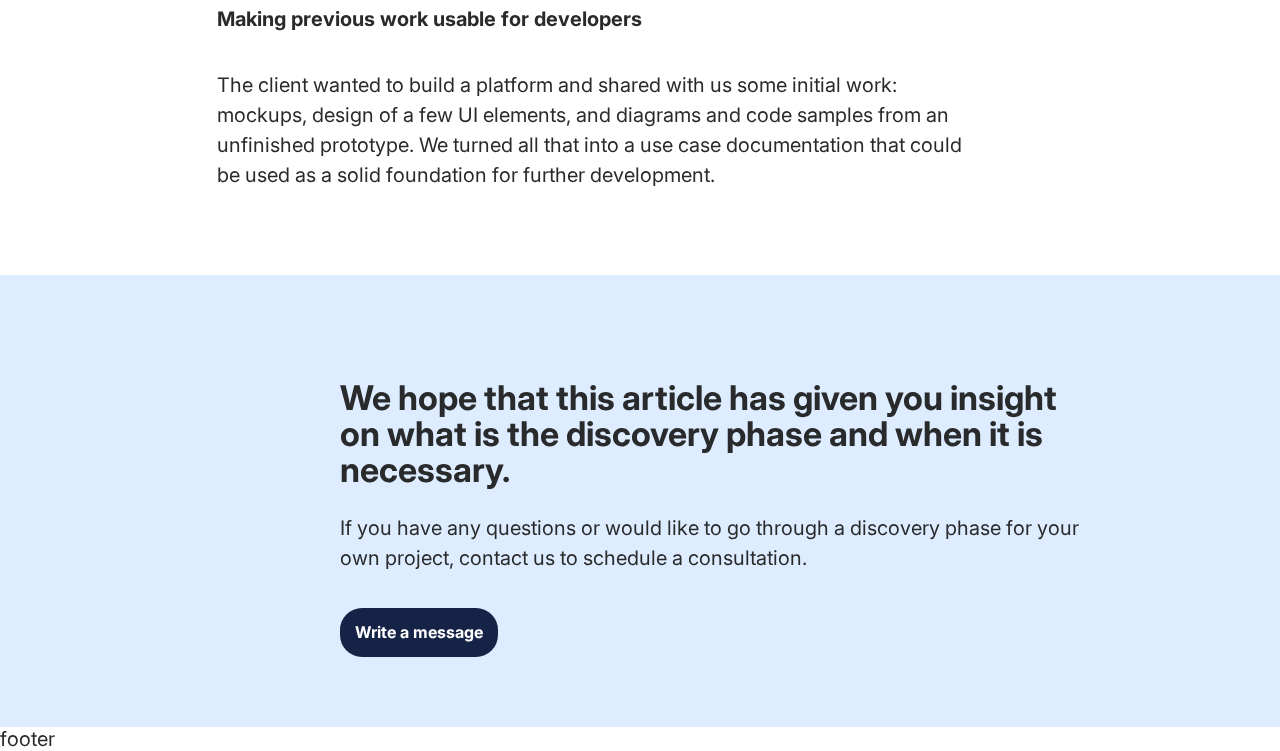
==== commit 02a9e3f6: "1" ====
--- a/post.html
+++ b/post.html
@@ -33,7 +33,7 @@
             </div>
             <div class="header__banner-description grid">
                 <p class="header__post-author"> research</p>
-                <h1 class="header__post-title">What is the discovery phase and why does it matter? </h1>
+                <h1>What is the discovery phase and why does it matter? </h1>
                 <p class="header__post-data">15.06.21 <span class="header__post-views"> 250</span></p>
             </div>
             <img class="header__banner-image" src="images/image-banner.png">
@@ -59,7 +59,7 @@
                 </div>
 
                 <div class="post-text">
-                    <h2 class="post-page-h2">What is a discovery phase?</h2>
+                    <h2>What is a discovery phase?</h2>
                     <p>A discovery phase is a consultancy product that helps the client do the right thing with his
                         business. In more detail, it is a phase that generates a comprehensive plan for the rest of the
                         development process. The plan includes things like functional and technical requirements, scope
@@ -86,7 +86,7 @@
                     <img class="post-page-image" src="images/image1.jpg" alt="image">
                 </div>
                 <div class="post-text">
-                    <h2 class="post-page-h2">When do you need to go through a discovery phase?
+                    <h2>When do you need to go through a discovery phase?
                     </h2>
                     <p>The discovery phase is most relevant when there are no exact requirements and the vision of work
                         to be done is not as clear as it could be. At the same time, the discovery phase is a way for
@@ -99,7 +99,7 @@
                     </p>
                 </div>
                 <div class="post-text">
-                    <h3 class="post-page-h3">Startup </h3>
+                    <h3>Startup </h3>
                     <p>Startups can sometimes have gaps in the description of the product. These include missing corner
                         cases, user scenarios, and integrations that have not been considered. In addition, it is
                         important to find a target audience to focus on. Proper discovery can help with all of these
@@ -107,7 +107,7 @@
                     </p>
                 </div>
                 <div class="post-text">
-                    <h3 class="post-page-h3">Enterprise</h3>
+                    <h3>Enterprise</h3>
                     <p>For business customers, it is important to go through a discovery phase if they lack in-house
                         expertise regarding development technologies and are not experienced with creating custom
                         products. Our team can research the company, delve deep into its processes, and provide a fresh
@@ -119,7 +119,7 @@
                     <p class="block-post-image-description">1/3 At Vasterra, we focus on five key deliverables</p>
                 </div>
                 <div class="post-text">
-                    <h2 class="post-page-h2">What do you do during a discovery phase? </h2>
+                    <h2>What do you do during a discovery phase? </h2>
                     <p>During the discovery phase, it is important to dive deep into the domain of the project and the
                         target audience. Knowledge about the end-user helps project managers and developers to
                         understand who the product must be tailored for and which problems it should solve.
@@ -184,7 +184,7 @@
 
                 </div>
                 <div class="post-text margin-top-big">
-                    <h2 class="post-page-h2">Benefits of going through
+                    <h2>Benefits of going through
                         a discovery phase
                     </h2>
                     <p>It’s understandable that spending time on a separate research phase might not be the first idea
@@ -232,7 +232,7 @@
                     <img class="post-page-image" src="images/image3.jpg" alt="image">
                 </div>
                 <div class="post-text ">
-                    <h2 class="post-page-h2">Discovery phase examples
+                    <h2>Discovery phase examples
                     </h2>
                     <p>To have a better grasp on what happens during the discovery phase, it is good to look at a few
                         examples. Let’s go through three real-life discovery phases that we have successfully
@@ -241,7 +241,7 @@
                     </p>
                 </div>
                 <div class="post-text">
-                    <h4 class="post-page-h4">Translating a Google Doc into user stories and creating mockups</h4>
+                    <h4>Translating a Google Doc into user stories and creating mockups</h4>
                     <p>The client came to us with a Google Doc that had a vague text description of required features
                         and with a few screen mockups, drawn with a pencil.
                     </p>
@@ -252,7 +252,7 @@
                     </p>
                 </div>
                 <div class="post-text">
-                    <h4 class="post-page-h4">Creating documentation from the reference platform</h4>
+                    <h4>Creating documentation from the reference platform</h4>
                     <p>The client had a reference platform, the functionality of which they wanted to duplicate in their
                         own application. To clarify the requirements, we researched the reference platform and consulted
                         with the client.
@@ -262,7 +262,7 @@
                     </p>
                 </div>
                 <div class="post-text">
-                    <h4 class="post-page-h4">Making previous work usable for developers</h4>
+                    <h4>Making previous work usable for developers</h4>
                     <p>The client wanted to build a platform and shared with us some initial work: mockups, design of a
                         few UI elements, and diagrams and code samples from an unfinished prototype. We turned all that
                         into a use case documentation that could be used as a solid foundation for further development.
@@ -275,7 +275,7 @@
         <div class="blue-stripe grid-full margin-top-big ">
             <div class="blue-block grid">
                 <div class="blue-stripe-text">
-                    <h3 class="post-page-h3">We hope that this article has given you insight on what is the discovery
+                    <h3>We hope that this article has given you insight on what is the discovery
                         phase and when it is necessary.</h3>
                     <p>If you have any questions or would like to go through a discovery phase for your own project,
                         contact us to schedule a consultation. </p>
